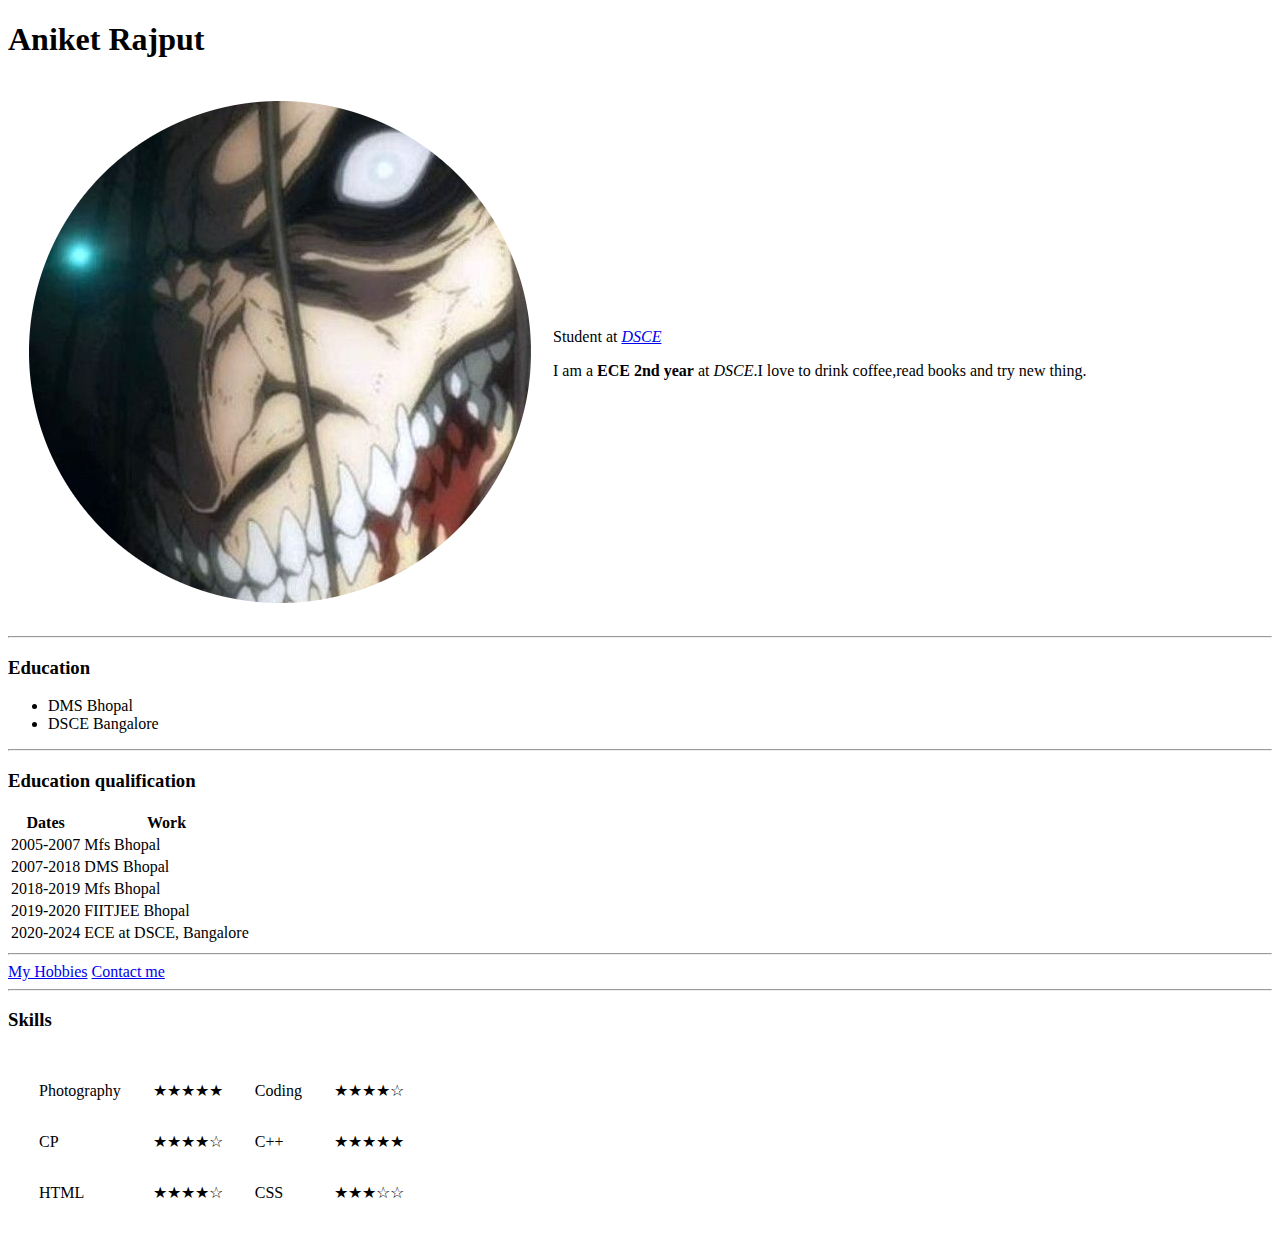
==== index.html @ 0614d7ed "added intial cv files" ====
<!DOCTYPE html>
<html lang="en" dir="ltr">

<head>
  <meta charset="utf-8">
  <title>Aniket Personal site</title>
</head>

<body>
  <h1>Aniket Rajput</h1>
  <table cellspacing="20">
    <tr>
      <td> <img src="pphoto.png" alt="Eren yeager photo"></td>
      <td>
        <p>Student at <a href="https://www.dsce.edu.in/"><em>DSCE</em></a></p>
        <p>I am a <strong>ECE 2nd year</strong> at <em>DSCE</em>.I love to drink coffee,read books and try new thing. </p>
      </td>
    </tr>
  </table>



  <hr>
  <h3>Education</h3>
  <ul>
    <li>DMS Bhopal</li>
    <li>DSCE Bangalore</li>
  </ul>
  <hr>
  <h3>Education qualification</h3>
  <table>
    <thead>
      <tr>
        <th>Dates</th>
        <th>Work</th>
      </tr>
    </thead>
    <tbody>
      <tr>
        <td>2005-2007</td>
        <td>Mfs Bhopal</td>
      </tr>
      <tr>
        <td>2007-2018</td>
        <td>DMS Bhopal</td>
      </tr>
      <tr>
        <td>2018-2019</td>
        <td>Mfs Bhopal</td>
      </tr>
      <tr>
        <td>2019-2020</td>
        <td>FIITJEE Bhopal</td>
      </tr>
      <tr>
        <td>2020-2024</td>
        <td>ECE at DSCE, Bangalore</td>
      </tr>
    </tbody>
  </table>
  <hr>

  <a href="hobbies.html">My Hobbies</a>
  <a href="contact.html">Contact me</a>
  <hr>
  <h3>Skills</h3>
  <table cellspacing="30">
    <tr>
      <td>Photography</td>
      <td>★★★★★</td>
      <td>Coding</td>
      <td>★★★★☆</td>
    </tr>
    <tr>
      <td>CP</td>
      <td>★★★★☆</td>
      <td>C++</td>
      <td>★★★★★</td>
    </tr>
    <tr>
      <td>HTML</td>
      <td>★★★★☆</td>
      <td>CSS</td>
      <td>★★★☆☆</td>
    </tr>
  </table>
</body>


</html>
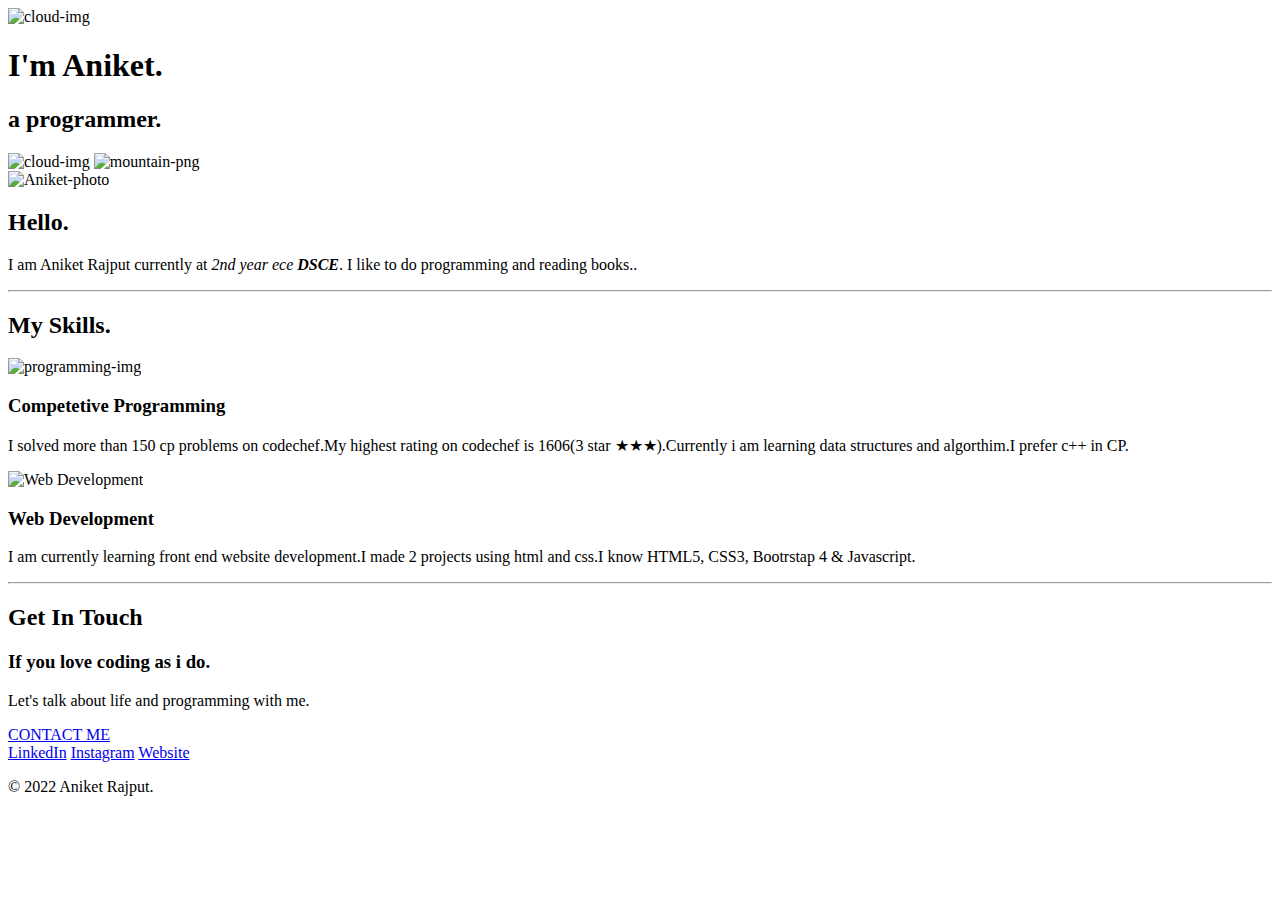
==== commit 3937d6dc: "new layout" ====
--- a/index.html
+++ b/index.html
@@ -3,88 +3,59 @@
 
 <head>
   <meta charset="utf-8">
-  <title>Aniket Personal site</title>
+  <title>Aniket Rajput</title>
+  <link rel="stylesheet" href="css/styles.css">
+  <link rel="icon" href="favicon.ico">
+  <link rel="preconnect" href="https://fonts.googleapis.com">
+  <link rel="preconnect" href="https://fonts.gstatic.com" crossorigin>
+  <link href="https://fonts.googleapis.com/css2?family=Merriweather&family=Montserrat&family=Sacramento&display=swap" rel="stylesheet">
 </head>
 
 <body>
-  <h1>Aniket Rajput</h1>
-  <table cellspacing="20">
-    <tr>
-      <td> <img src="pphoto.png" alt="Eren yeager photo"></td>
-      <td>
-        <p>Student at <a href="https://www.dsce.edu.in/"><em>DSCE</em></a></p>
-        <p>I am a <strong>ECE 2nd year</strong> at <em>DSCE</em>.I love to drink coffee,read books and try new thing. </p>
-      </td>
-    </tr>
-  </table>
+  <div class="top">
+    <img class="top-cloud" src="image/cloud.png" alt="cloud-img">
+    <h1>I'm Aniket.</h1>
+    <h2>a programmer.</h2>
+    <img class="bottom-cloud" src="image/cloud.png" alt="cloud-img">
+    <img src="image/mountain.png" alt="mountain-png">
+  </div>
+  <div class="middle">
+    <div class="profile">
+      <img src="image/boy.png" alt="Aniket-photo">
+      <h2>Hello.</h2>
+      <p class="intro">I am Aniket Rajput currently at <em>2nd year ece <strong>DSCE</strong></em>. I like to do programming and reading books..</p>
+    </div>
+    <hr>
+    <div class="skills">
+      <h2>My Skills.</h2>
+      <div class="skill-row">
+        <img class="skill1-img" src="image/coding.png" alt="programming-img">
+        <h3>Competetive Programming</h3>
+        <p>I solved more than 150 cp problems on codechef.My highest rating on codechef is 1606(3 star ★★★).Currently i am learning data structures and algorthim.I prefer c++ in CP.</p>
+      </div>
+      <div class="skill-row">
+        <img class="skill2-img" src="image/web-design.png" alt="Web Development">
+        <h3>Web Development</h3>
+        <p>I am currently learning front end website development.I made 2 projects using html and css.I know HTML5, CSS3, Bootrstap 4 & Javascript.</p>
+      </div>
+    </div>
+    <hr>
+    <div class="contact-me">
+      <h2>Get In Touch</h2>
+      <h3>If you love coding as i do.</h3>
+      <p class="contact-msg">Let's talk about life and programming with me.</p>
+      <a class="btn" href="mailto:aniketrajput992@gmail.com">CONTACT ME</a>
+    </div>
+  </div>
 
 
+  <div class="bottom">
+    <a class="footer-link" href="https://www.linkedin.com/in/aniket-rajput-0247a71a4/">LinkedIn</a>
+    <a class="footer-link" href="https://Instagram.com/aniketrajputig">Instagram</a>
+    <a class="footer-link" href="https://www.appbrewery.co/">Website</a>
+    <p class="copyright">© 2022 Aniket Rajput.</p>
+  </div>
 
-  <hr>
-  <h3>Education</h3>
-  <ul>
-    <li>DMS Bhopal</li>
-    <li>DSCE Bangalore</li>
-  </ul>
-  <hr>
-  <h3>Education qualification</h3>
-  <table>
-    <thead>
-      <tr>
-        <th>Dates</th>
-        <th>Work</th>
-      </tr>
-    </thead>
-    <tbody>
-      <tr>
-        <td>2005-2007</td>
-        <td>Mfs Bhopal</td>
-      </tr>
-      <tr>
-        <td>2007-2018</td>
-        <td>DMS Bhopal</td>
-      </tr>
-      <tr>
-        <td>2018-2019</td>
-        <td>Mfs Bhopal</td>
-      </tr>
-      <tr>
-        <td>2019-2020</td>
-        <td>FIITJEE Bhopal</td>
-      </tr>
-      <tr>
-        <td>2020-2024</td>
-        <td>ECE at DSCE, Bangalore</td>
-      </tr>
-    </tbody>
-  </table>
-  <hr>
-
-  <a href="hobbies.html">My Hobbies</a>
-  <a href="contact.html">Contact me</a>
-  <hr>
-  <h3>Skills</h3>
-  <table cellspacing="30">
-    <tr>
-      <td>Photography</td>
-      <td>★★★★★</td>
-      <td>Coding</td>
-      <td>★★★★☆</td>
-    </tr>
-    <tr>
-      <td>CP</td>
-      <td>★★★★☆</td>
-      <td>C++</td>
-      <td>★★★★★</td>
-    </tr>
-    <tr>
-      <td>HTML</td>
-      <td>★★★★☆</td>
-      <td>CSS</td>
-      <td>★★★☆☆</td>
-    </tr>
-  </table>
 </body>
 
-
 </html>
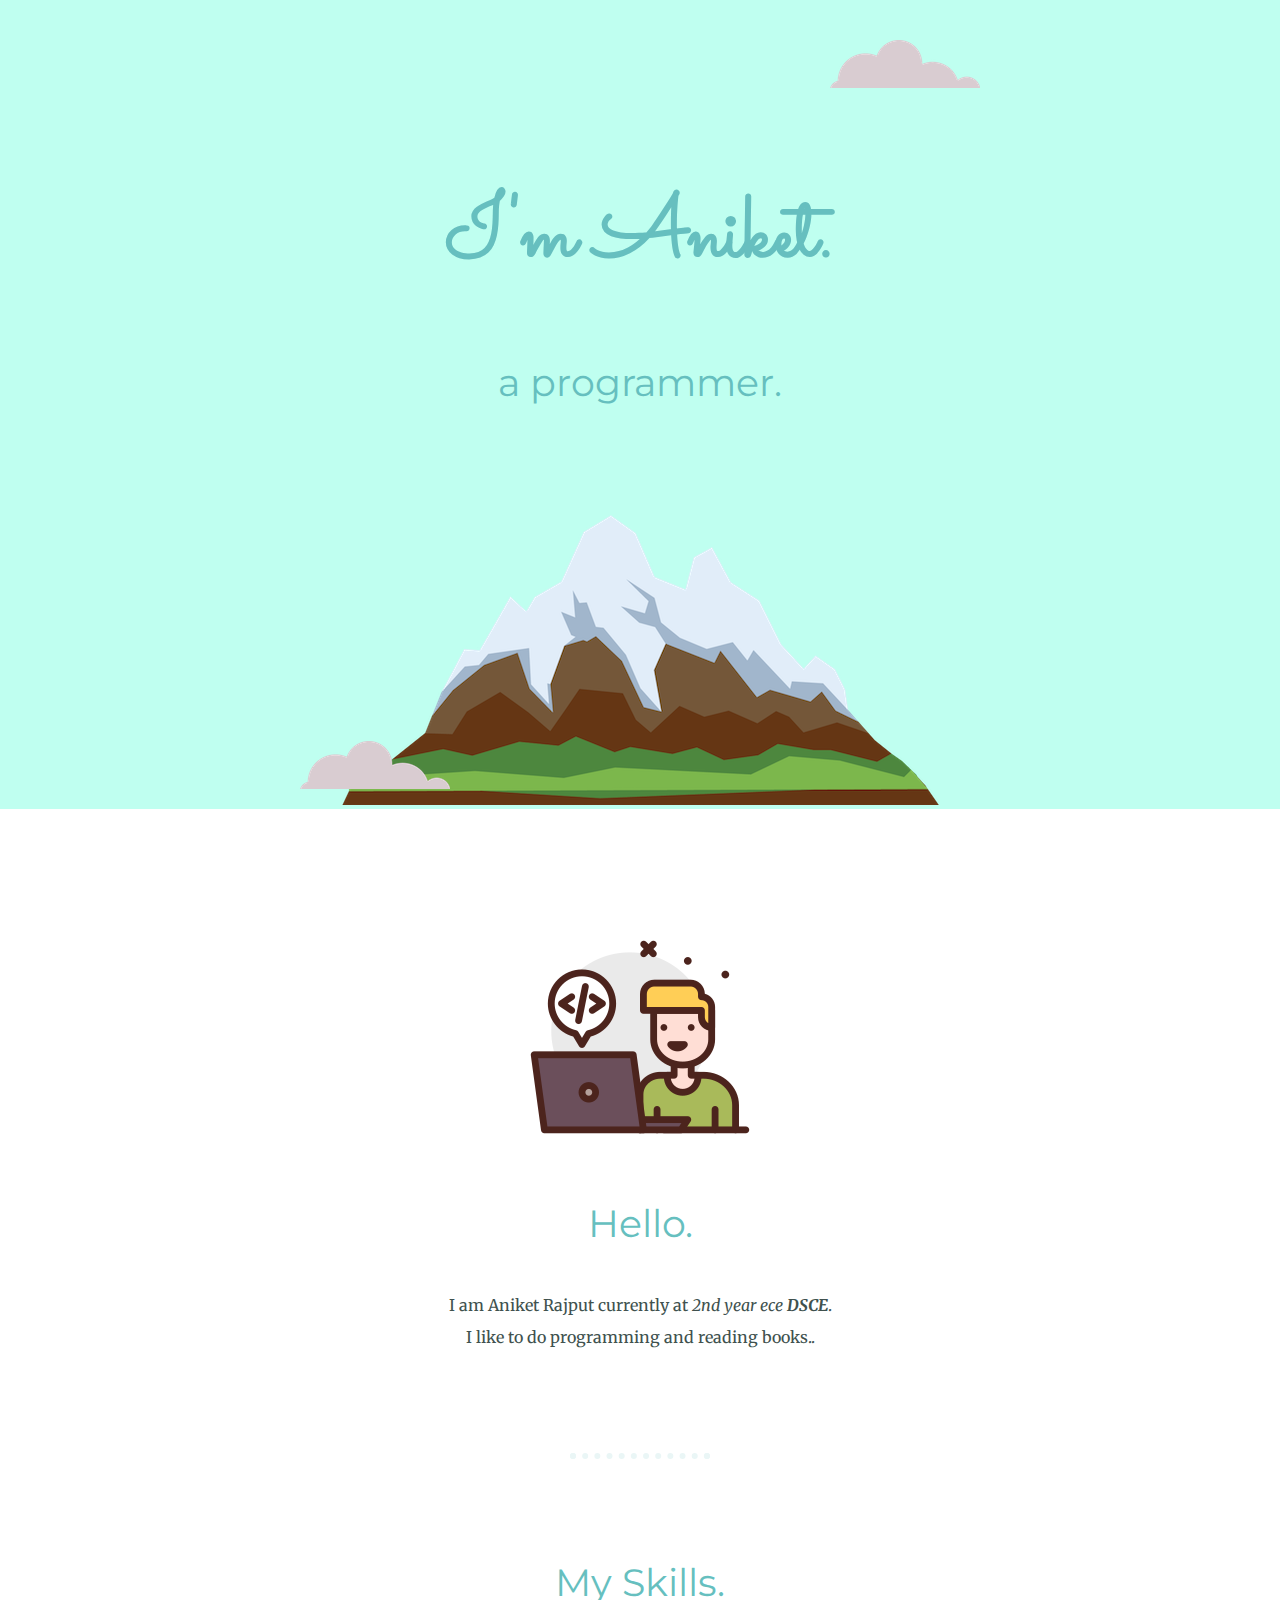
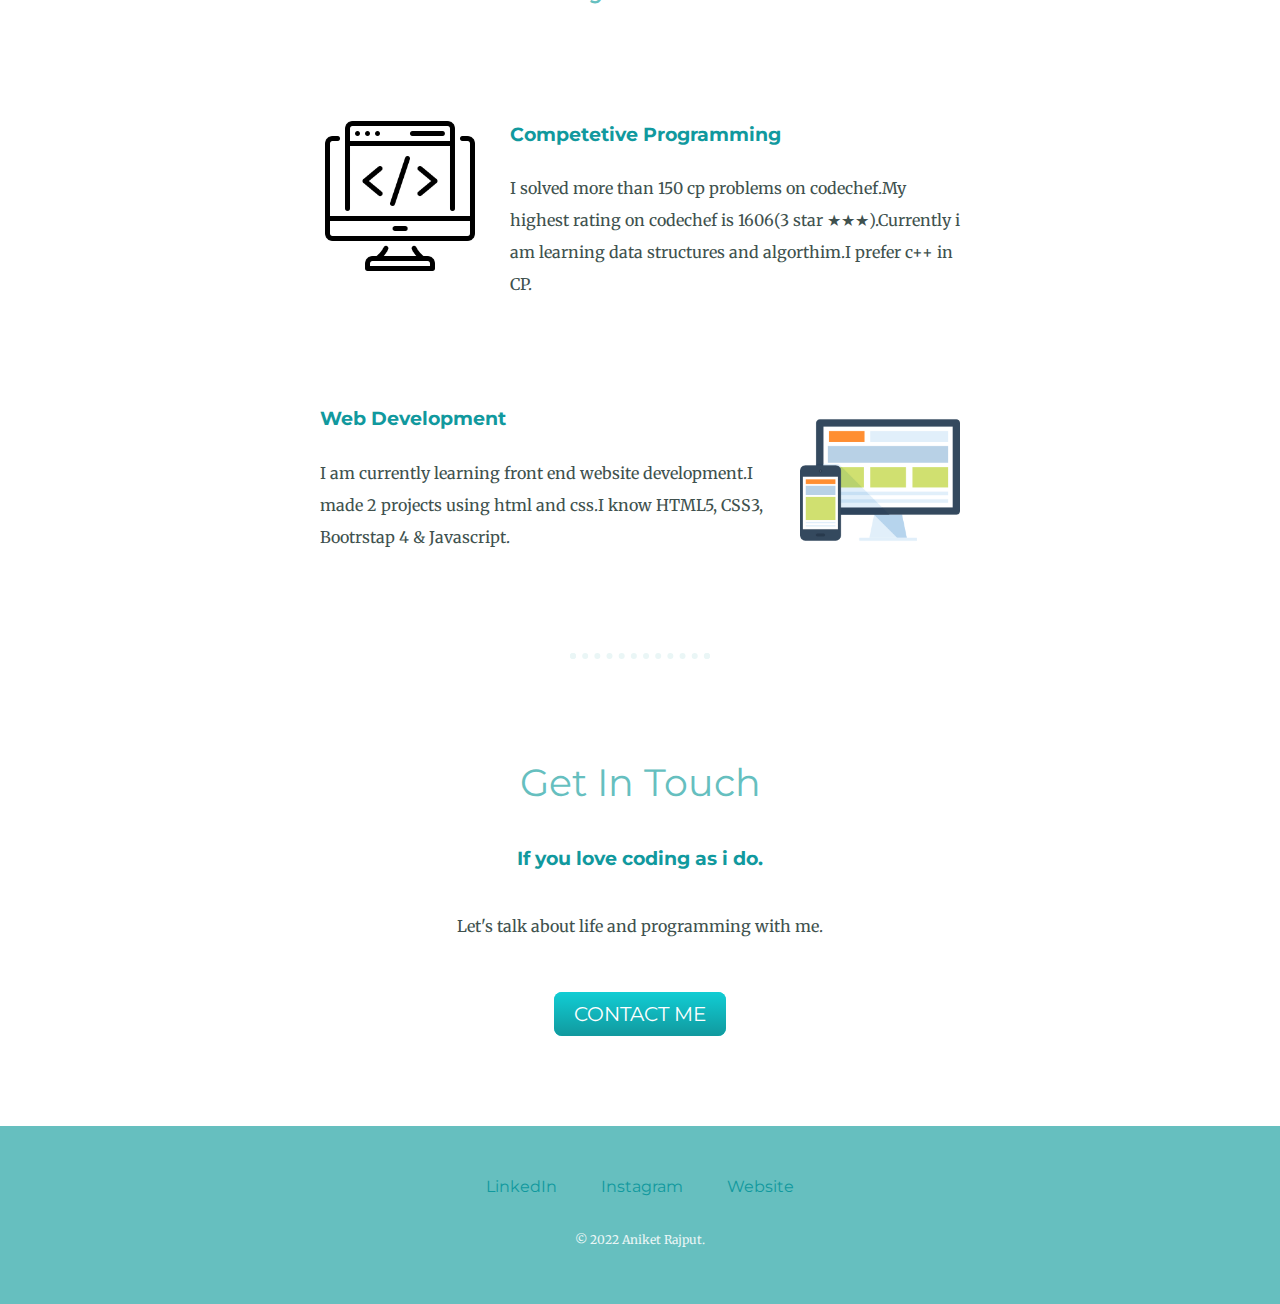
==== commit 8f6fb384: "update this" ====
--- a/index.html
+++ b/index.html
@@ -52,7 +52,7 @@
   <div class="bottom">
     <a class="footer-link" href="https://www.linkedin.com/in/aniket-rajput-0247a71a4/">LinkedIn</a>
     <a class="footer-link" href="https://Instagram.com/aniketrajputig">Instagram</a>
-    <a class="footer-link" href="https://www.appbrewery.co/">Website</a>
+    <a class="footer-link" href="https://github.com/aniketrajput25/cv.git">Website</a>
     <p class="copyright">© 2022 Aniket Rajput.</p>
   </div>
 
--- a/css/styles.css
+++ b/css/styles.css
@@ -0,0 +1,150 @@
+body {
+  margin: 0;
+  text-align: center;
+  font-family: 'Merriweather', serif;
+  color: #40514E;
+}
+
+h1 {
+  margin-top: 0;
+  font-family: 'Sacramento', cursive;
+  font-size: 5.525rem;
+  margin:50px auto 0 auto;
+  color: #66BFBF;
+  line-height: 200%;
+
+}
+
+h2 {
+  font-family: 'Montserrat', sans-serif;
+  font-size: 2.4rem;
+  color: #66BFBF;
+  font-weight: normal;
+  padding-bottom: 10px;
+}
+
+h3 {
+  font-family: 'Montserrat', sans-serif;
+  color: #11999E;
+}
+hr{
+  border: dotted #EAF6F6 6px;
+  width: 10%;
+  border-bottom: none;
+  margin: 100px auto;
+
+}
+a{
+  color:  #11999E;
+    font-family: 'Montserrat', sans-serif;
+    margin: 10px 20px;
+    text-decoration: none;
+}
+a:hover
+{
+  color: #EAF6F6;
+}
+.top {
+  background-color: #BFFFF0;
+  position: relative;
+  padding-top: 100px;
+}
+
+.middle {
+margin: 100px 0;
+}
+
+.bottom {
+ background-color: #66BFBF;
+ padding: 50px 0 20px;
+}
+.intro
+{
+  width: 30%;
+  margin: auto;
+  line-height: 2;
+}
+
+
+.bottom-cloud {
+  position: absolute;
+  left: 300px;
+  bottom: 20px;
+}
+
+.top-cloud {
+  position: absolute;
+  right: 300px;
+  top: 40px;
+}
+.footer-link
+{
+  color: #11999E;
+}
+.skill-row
+{
+  width: 50%;
+  margin: auto;
+  margin-top: 100px;
+  margin-bottom: 100px;
+  text-align: left;
+  line-height: 2;
+}
+.copyright
+{
+  color: #EAF6F6;
+  font-size: 0.75rem;
+  padding: 20px 0;
+}
+.skill1-img
+{
+  width: 25%;
+  float: left;
+  margin-right: 30px;
+}
+.skill2-img
+{
+  width: 25%;
+  float: right;
+  margin-left: 30px;
+}
+.btn
+{
+  border-radius: 8;
+
+}
+p
+{
+  line-height: 2;
+}
+.contact-msg
+{
+  width: 40%;
+  margin: 40px auto 60px;
+}
+.btn {
+  background: #11CDD4;
+  background-image: -webkit-linear-gradient(top, #11CDD4, #11999E);
+  background-image: -moz-linear-gradient(top, #11CDD4, #11999E);
+  background-image: -ms-linear-gradient(top, #11CDD4, #11999E);
+  background-image: -o-linear-gradient(top, #11CDD4, #11999E);
+  background-image: linear-gradient(to bottom, #11CDD4, #11999E);
+  -webkit-border-radius: 8;
+  -moz-border-radius: 8;
+  border-radius: 8px;
+  font-family: 'Montserrat', sans-serif;
+  color: #ffffff;
+  font-size: 20px;
+  padding: 10px 20px 10px 20px;
+  text-decoration: none;
+}
+
+.btn:hover {
+  background: #30e3cb;
+  background-image: -webkit-linear-gradient(top, #30e3cb, #2bc4ad);
+  background-image: -moz-linear-gradient(top, #30e3cb, #2bc4ad);
+  background-image: -ms-linear-gradient(top, #30e3cb, #2bc4ad);
+  background-image: -o-linear-gradient(top, #30e3cb, #2bc4ad);
+  background-image: linear-gradient(to bottom, #30e3cb, #2bc4ad);
+  text-decoration: none;
+}
